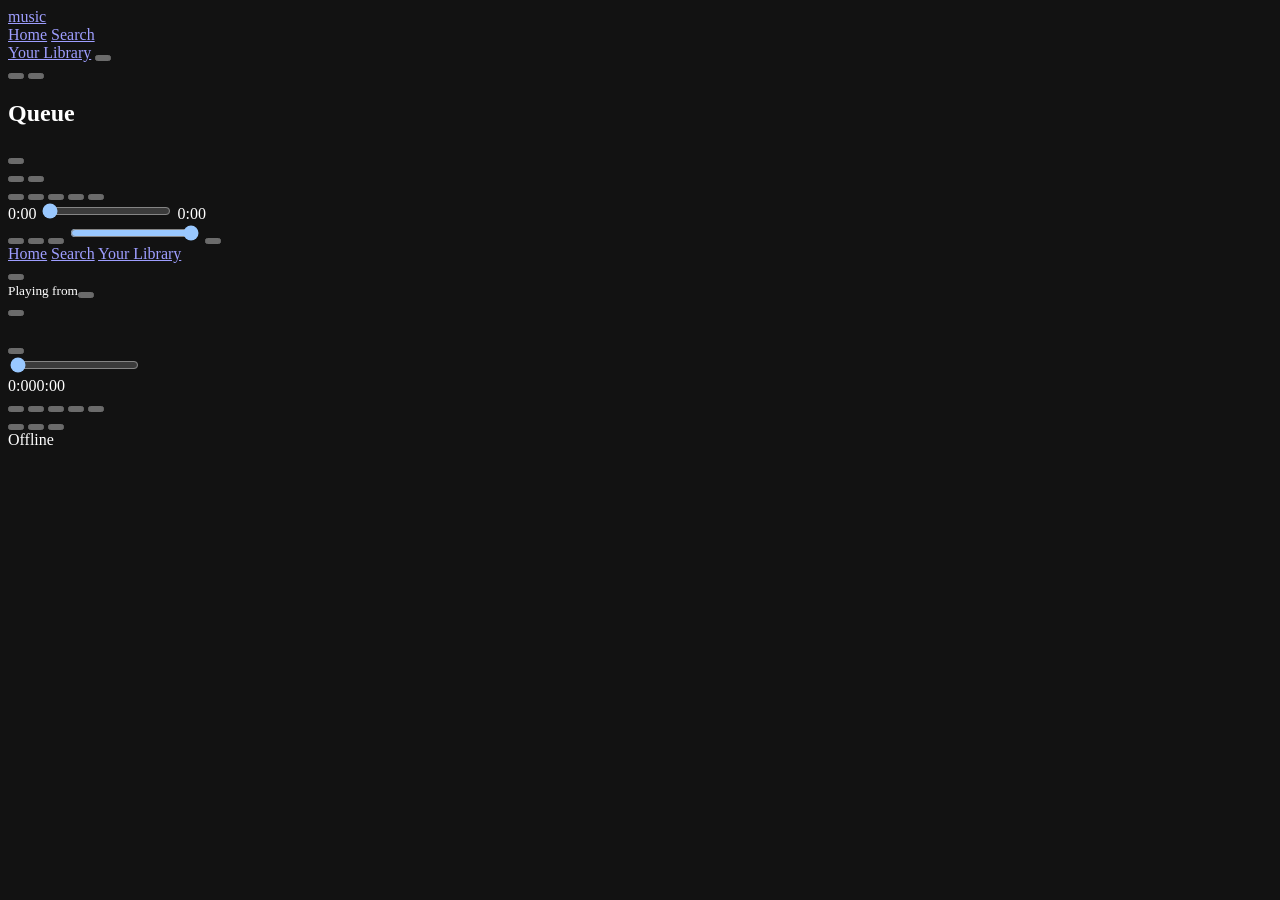
==== web/index.html @ 7a82354f "music: ad-free music player for desktop and mobile YouTube Music metadata via ytmusicapi, audio via " ====
<!doctype html>
<html lang="en">
<head>
  <meta charset="utf-8">
  <meta name="viewport" content="width=device-width, initial-scale=1, viewport-fit=cover">
  <meta name="theme-color" content="#000000">
  <meta name="color-scheme" content="dark">
  <meta name="mobile-web-app-capable" content="yes">
  <meta name="apple-mobile-web-app-capable" content="yes">
  <meta name="apple-mobile-web-app-status-bar-style" content="black-translucent">
  <meta name="apple-mobile-web-app-title" content="music">
  <meta name="description" content="music — ad-free music player">
  <title>music</title>
  <link rel="manifest" href="/manifest.webmanifest">
  <link rel="icon" href="/icons/icon.svg" type="image/svg+xml">
  <link rel="apple-touch-icon" href="/icons/apple-touch-icon.png">
  <link rel="preconnect" href="https://lh3.googleusercontent.com" crossorigin>
  <link rel="preconnect" href="https://yt3.googleusercontent.com" crossorigin>
  <link rel="preconnect" href="https://i.ytimg.com" crossorigin>
  <link rel="stylesheet" href="/css/app.css">
  <link rel="modulepreload" href="/js/main.js">
  <link rel="modulepreload" href="/js/ui.js">
  <link rel="modulepreload" href="/js/state.js">
  <link rel="modulepreload" href="/js/player.js">
  <link rel="modulepreload" href="/js/views.js">
</head>
<body class="root" data-tab="home">
  <div id="app">
    <aside class="sidebar">
      <div class="side-box">
        <a class="logo" href="#/"><img src="/icons/icon.svg" alt="">music</a>
        <nav class="side-nav">
          <a href="#/" data-tab="home"><i data-icon="home"></i><span>Home</span></a>
          <a href="#/search" data-tab="search"><i data-icon="search"></i><span>Search</span></a>
        </nav>
      </div>
      <div class="side-box side-lib-box">
        <div class="side-lib-head">
          <a href="#/library" data-tab="library"><i data-icon="library"></i><span>Your Library</span></a>
          <button id="side-create" class="icon-btn" aria-label="Create playlist" title="Create playlist"><i data-icon="plus"></i></button>
        </div>
        <div id="side-lib" class="side-lib"></div>
      </div>
    </aside>

    <main id="main">
      <div id="topbar">
        <button class="nav-btn" onclick="history.back()" aria-label="Back"><i data-icon="back"></i></button>
        <button class="nav-btn desk" onclick="history.forward()" aria-label="Forward"><i data-icon="fwd"></i></button>
        <span id="topbar-title"></span>
      </div>
      <div id="view"></div>
    </main>

    <aside id="queue" aria-label="Queue">
      <div class="queue-head"><h2>Queue</h2><button id="queue-close" class="icon-btn" aria-label="Close"><i data-icon="x"></i></button></div>
      <div id="queue-body" class="queue-body"></div>
    </aside>

    <footer id="player">
      <div class="pb-left">
        <div id="pb-art" class="pb-art" title="Now playing"></div>
        <div class="pb-text">
          <div id="pb-title" class="pb-title"></div>
          <div id="pb-artist" class="pb-artist"></div>
        </div>
        <button class="icon-btn pb-like" data-pl="like" aria-label="Like"></button>
        <button class="icon-btn mini-toggle" data-pl="toggle" aria-label="Play"></button>
      </div>
      <div class="pb-center">
        <div class="pb-controls">
          <button class="icon-btn sm mode" data-pl="shuffle" aria-label="Shuffle" title="Shuffle"><i data-icon="shuffle"></i></button>
          <button class="icon-btn" data-pl="prev" aria-label="Previous" title="Previous"><i data-icon="prev"></i></button>
          <button class="btn-toggle" data-pl="toggle" aria-label="Play"></button>
          <button class="icon-btn" data-pl="next" aria-label="Next" title="Next"><i data-icon="next"></i></button>
          <button class="icon-btn sm mode" data-pl="repeat" aria-label="Repeat" title="Repeat"></button>
        </div>
        <div class="pb-progress">
          <span data-pl="cur">0:00</span>
          <input type="range" class="seek" min="0" max="1000" value="0" step="1" aria-label="Seek">
          <span data-pl="dur">0:00</span>
        </div>
      </div>
      <div class="pb-right">
        <button class="icon-btn sm" data-pl="lyrics" aria-label="Lyrics" title="Lyrics"><i data-icon="lyrics"></i></button>
        <button class="icon-btn sm" data-pl="queue" aria-label="Queue" title="Queue (Q)"><i data-icon="queue"></i></button>
        <button class="icon-btn sm" id="mute" aria-label="Mute"></button>
        <input type="range" id="volume" class="range" min="0" max="100" value="100" aria-label="Volume">
        <button class="icon-btn sm" data-pl="open" aria-label="Now playing view" title="Now playing"><i data-icon="expand"></i></button>
      </div>
      <div class="mini-progress"><i id="mini-progress"></i></div>
    </footer>
  </div>

  <nav class="tabbar">
    <a href="#/" data-tab="home"><i data-icon="home"></i><span>Home</span></a>
    <a href="#/search" data-tab="search"><i data-icon="search"></i><span>Search</span></a>
    <a href="#/library" data-tab="library"><i data-icon="library"></i><span>Your Library</span></a>
  </nav>

  <section id="now" aria-label="Now playing">
    <div id="np-bg" class="np-bg"></div>
    <div class="np-inner">
      <header class="np-head">
        <button class="icon-btn" data-pl="close" aria-label="Close"><i data-icon="down"></i></button>
        <div class="np-head-text"><small>Playing from</small><button id="np-context" class="np-context"></button></div>
        <button class="icon-btn" data-pl="more" aria-label="More"><i data-icon="more"></i></button>
      </header>
      <div class="np-stage">
        <div id="np-art" class="np-art"></div>
        <div id="np-lyrics" class="np-lyrics"></div>
      </div>
      <div class="np-bottom">
        <div class="np-meta">
          <div class="np-text"><h2 id="np-title"></h2><div id="np-artist" class="np-artist"></div></div>
          <button class="icon-btn lg" data-pl="like" aria-label="Like"></button>
        </div>
        <div class="np-progress">
          <input type="range" class="seek" min="0" max="1000" value="0" step="1" aria-label="Seek">
          <div class="np-times"><span data-pl="cur">0:00</span><span data-pl="dur">0:00</span></div>
        </div>
        <div class="np-controls">
          <button class="icon-btn mode" data-pl="shuffle" aria-label="Shuffle"><i data-icon="shuffle"></i></button>
          <button class="icon-btn xl" data-pl="prev" aria-label="Previous"><i data-icon="prev"></i></button>
          <button class="btn-toggle big" data-pl="toggle" aria-label="Play"></button>
          <button class="icon-btn xl" data-pl="next" aria-label="Next"><i data-icon="next"></i></button>
          <button class="icon-btn mode" data-pl="repeat" aria-label="Repeat"></button>
        </div>
        <div class="np-actions">
          <button class="icon-btn" id="np-dl" data-pl="dl" aria-label="Download"></button>
          <button class="icon-btn" data-pl="lyrics" aria-label="Lyrics"><i data-icon="lyrics"></i></button>
          <button class="icon-btn" data-pl="queue" aria-label="Queue"><i data-icon="queue"></i></button>
        </div>
      </div>
    </div>
  </section>

  <div id="toast" role="status" aria-live="polite"></div>
  <div class="offline-pill">Offline</div>
  <audio id="audio" preload="auto" playsinline></audio>
  <script type="module" src="/js/main.js"></script>
</body>
</html>
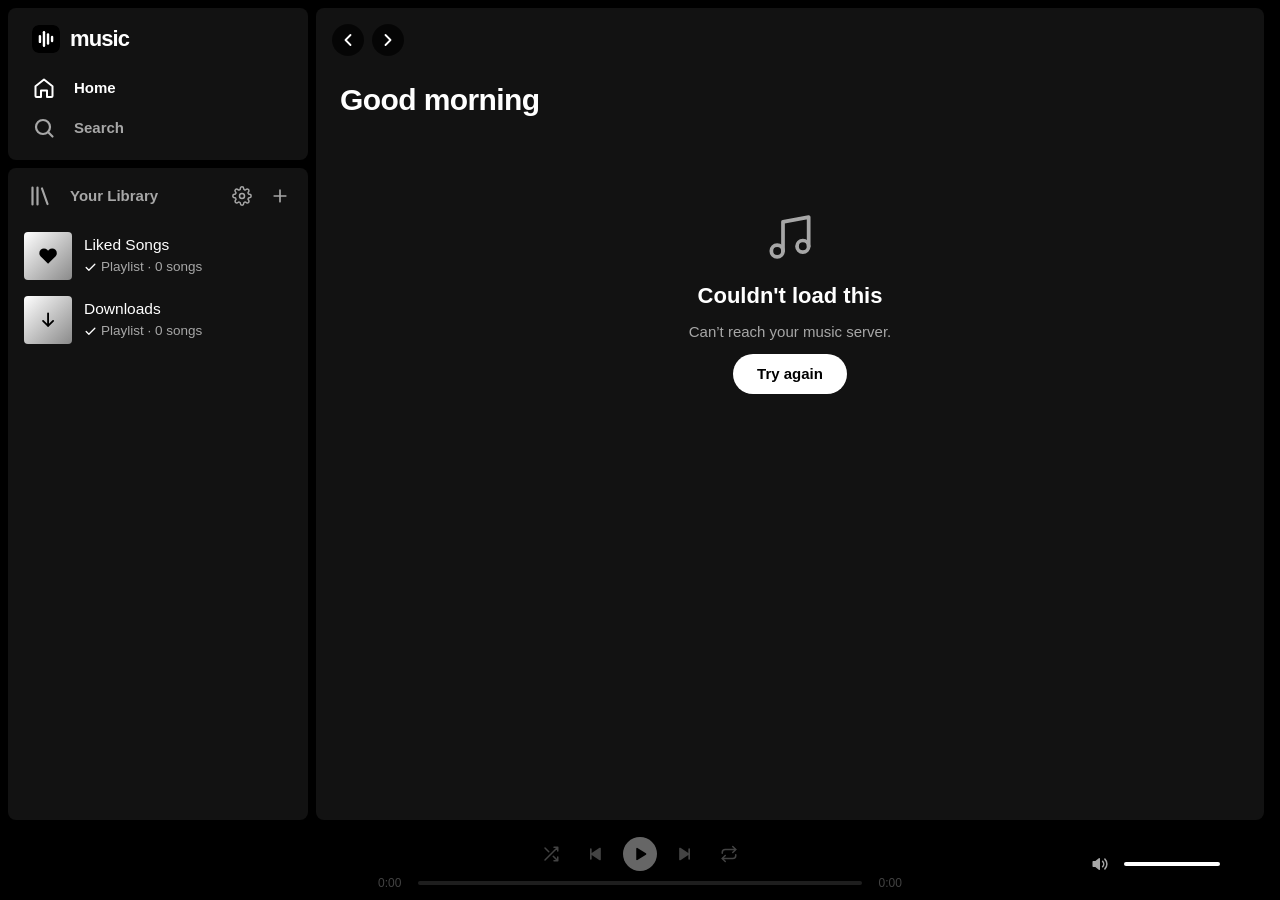
==== commit f141633a: "Album art everywhere; GitHub Pages deployment - Load artwork through the server with an on-disk cach" ====
--- a/web/index.html
+++ b/web/index.html
@@ -11,24 +11,24 @@
   <meta name="apple-mobile-web-app-title" content="music">
   <meta name="description" content="music — ad-free music player">
   <title>music</title>
-  <link rel="manifest" href="/manifest.webmanifest">
-  <link rel="icon" href="/icons/icon.svg" type="image/svg+xml">
-  <link rel="apple-touch-icon" href="/icons/apple-touch-icon.png">
+  <link rel="manifest" href="manifest.webmanifest">
+  <link rel="icon" href="icons/icon.svg" type="image/svg+xml">
+  <link rel="apple-touch-icon" href="icons/apple-touch-icon.png">
   <link rel="preconnect" href="https://lh3.googleusercontent.com" crossorigin>
   <link rel="preconnect" href="https://yt3.googleusercontent.com" crossorigin>
   <link rel="preconnect" href="https://i.ytimg.com" crossorigin>
-  <link rel="stylesheet" href="/css/app.css">
-  <link rel="modulepreload" href="/js/main.js">
-  <link rel="modulepreload" href="/js/ui.js">
-  <link rel="modulepreload" href="/js/state.js">
-  <link rel="modulepreload" href="/js/player.js">
-  <link rel="modulepreload" href="/js/views.js">
+  <link rel="stylesheet" href="css/app.css">
+  <link rel="modulepreload" href="js/main.js">
+  <link rel="modulepreload" href="js/ui.js">
+  <link rel="modulepreload" href="js/state.js">
+  <link rel="modulepreload" href="js/player.js">
+  <link rel="modulepreload" href="js/views.js">
 </head>
 <body class="root" data-tab="home">
   <div id="app">
     <aside class="sidebar">
       <div class="side-box">
-        <a class="logo" href="#/"><img src="/icons/icon.svg" alt="">music</a>
+        <a class="logo" href="#/"><img src="icons/icon.svg" alt="">music</a>
         <nav class="side-nav">
           <a href="#/" data-tab="home"><i data-icon="home"></i><span>Home</span></a>
           <a href="#/search" data-tab="search"><i data-icon="search"></i><span>Search</span></a>
@@ -37,7 +37,10 @@
       <div class="side-box side-lib-box">
         <div class="side-lib-head">
           <a href="#/library" data-tab="library"><i data-icon="library"></i><span>Your Library</span></a>
-          <button id="side-create" class="icon-btn" aria-label="Create playlist" title="Create playlist"><i data-icon="plus"></i></button>
+          <span class="side-lib-btns">
+            <a class="icon-btn" href="#/settings" aria-label="Settings" title="Settings"><i data-icon="settings"></i></a>
+            <button id="side-create" class="icon-btn" aria-label="Create playlist" title="Create playlist"><i data-icon="plus"></i></button>
+          </span>
         </div>
         <div id="side-lib" class="side-lib"></div>
       </div>
@@ -138,6 +141,6 @@
   <div id="toast" role="status" aria-live="polite"></div>
   <div class="offline-pill">Offline</div>
   <audio id="audio" preload="auto" playsinline></audio>
-  <script type="module" src="/js/main.js"></script>
+  <script type="module" src="js/main.js"></script>
 </body>
 </html>
--- a/web/css/app.css
+++ b/web/css/app.css
@@ -0,0 +1,732 @@
+/* music — black & white, minimal */
+
+:root {
+  --bg: #000;
+  --surface: #121212;
+  --surface-2: #1a1a1a;
+  --surface-3: #242424;
+  --hover: rgba(255, 255, 255, .07);
+  --active: rgba(255, 255, 255, .12);
+  --line: #2a2a2a;
+  --text: #fff;
+  --text-2: #a7a7a7;
+  --text-3: #6f6f6f;
+  --track: #4d4d4d;
+  --radius: 8px;
+  --pb-h: 72px;
+  --tab-h: 58px;
+  --safe-t: env(safe-area-inset-top, 0px);
+  --safe-b: env(safe-area-inset-bottom, 0px);
+  --ease: cubic-bezier(.2, .8, .2, 1);
+  font-family: -apple-system, BlinkMacSystemFont, "SF Pro Text", "Inter", "Segoe UI", Roboto, "Helvetica Neue", Arial, sans-serif;
+  font-size: 15px;
+  color-scheme: dark;
+}
+
+* { box-sizing: border-box; }
+html, body { height: 100%; margin: 0; background: var(--bg); color: var(--text); overscroll-behavior: none; }
+body { overflow: hidden; -webkit-font-smoothing: antialiased; -webkit-tap-highlight-color: transparent; line-height: 1.35; }
+a { color: inherit; text-decoration: none; }
+a:hover { text-decoration: underline; }
+button { font: inherit; color: inherit; background: none; border: 0; padding: 0; cursor: pointer; }
+h1, h2, h3, p { margin: 0; }
+svg { width: 24px; height: 24px; display: block; flex: none; }
+img { display: block; }
+[hidden] { display: none !important; }
+.muted { color: var(--text-2); }
+.small { font-size: 13px; }
+::selection { background: #fff; color: #000; }
+:focus-visible { outline: 2px solid #fff; outline-offset: 2px; border-radius: 4px; }
+::-webkit-scrollbar { width: 12px; height: 12px; }
+::-webkit-scrollbar-thumb { background: rgba(255, 255, 255, .18); border: 3px solid transparent; background-clip: padding-box; border-radius: 10px; }
+::-webkit-scrollbar-thumb:hover { background-color: rgba(255, 255, 255, .3); }
+::-webkit-scrollbar-track { background: transparent; }
+
+/* ---------- layout (desktop) ---------- */
+
+#app {
+  height: 100vh; height: 100dvh;
+  display: grid;
+  grid-template-columns: 300px minmax(0, 1fr) auto;
+  grid-template-rows: minmax(0, 1fr) var(--pb-h);
+  gap: 8px;
+  padding: 8px 8px 0;
+}
+.sidebar { grid-column: 1; grid-row: 1; display: flex; flex-direction: column; gap: 8px; min-height: 0; }
+.side-box { background: var(--surface); border-radius: var(--radius); padding: 12px; }
+.logo { display: flex; align-items: center; gap: 10px; font-weight: 800; font-size: 22px; letter-spacing: -.04em; padding: 4px 12px 14px; }
+.logo img { width: 28px; height: 28px; border-radius: 7px; }
+.logo:hover { text-decoration: none; }
+.side-nav a, .side-lib-head a {
+  display: flex; align-items: center; gap: 18px; padding: 8px 12px; font-weight: 700; color: var(--text-2);
+  transition: color .15s;
+}
+.side-nav a:hover, .side-lib-head a:hover { color: var(--text); text-decoration: none; }
+.side-nav a.active, .side-lib-head a.active { color: var(--text); }
+.side-lib-box { flex: 1; display: flex; flex-direction: column; min-height: 0; padding: 8px 4px 8px 8px; }
+.side-lib-head { display: flex; align-items: center; justify-content: space-between; padding: 0 4px 8px 0; }
+.side-lib { overflow-y: auto; flex: 1; padding-right: 4px; }
+
+#main {
+  grid-column: 2; grid-row: 1; background: var(--surface); border-radius: var(--radius);
+  overflow-y: auto; overflow-x: hidden; position: relative; min-height: 0; scroll-behavior: auto;
+}
+#view { min-height: 100%; }
+
+#topbar {
+  position: sticky; top: 0; z-index: 5; height: 64px; margin-bottom: -64px;
+  display: flex; align-items: center; gap: 8px; padding: 0 16px; pointer-events: none;
+  transition: background-color .25s;
+}
+#topbar > * { pointer-events: auto; }
+#topbar.scrolled { background: rgba(18, 18, 18, .92); backdrop-filter: blur(20px); -webkit-backdrop-filter: blur(20px); }
+#topbar-title { font-weight: 700; font-size: 20px; opacity: 0; transition: opacity .2s; white-space: nowrap; overflow: hidden; text-overflow: ellipsis; margin-left: 8px; }
+#topbar.scrolled #topbar-title { opacity: 1; }
+.nav-btn { width: 32px; height: 32px; border-radius: 50%; background: rgba(0, 0, 0, .7); display: grid; place-items: center; }
+.nav-btn svg { width: 20px; height: 20px; }
+
+/* ---------- generic controls ---------- */
+
+.icon-btn {
+  width: 40px; height: 40px; display: inline-grid; place-items: center; color: var(--text-2);
+  border-radius: 50%; transition: color .15s, transform .1s; position: relative; flex: none;
+}
+.icon-btn:hover { color: var(--text); }
+.icon-btn:active { transform: scale(.94); }
+.icon-btn.sm svg { width: 18px; height: 18px; }
+.icon-btn.lg svg { width: 30px; height: 30px; }
+.icon-btn.xl svg { width: 30px; height: 30px; }
+.icon-btn.xl { width: 56px; height: 56px; color: var(--text); }
+.icon-btn.on { color: var(--text); }
+.icon-btn.mode.on::after, [data-pl="queue"].on::after, [data-pl="lyrics"].on::after {
+  content: ""; position: absolute; bottom: 1px; left: 50%; width: 4px; height: 4px; margin-left: -2px; border-radius: 50%; background: var(--text);
+}
+.btn {
+  display: inline-flex; align-items: center; justify-content: center; gap: 8px; height: 40px; padding: 0 24px;
+  border-radius: 999px; background: #fff; color: #000; font-weight: 700; transition: transform .1s, background .15s;
+}
+.btn:hover { text-decoration: none; transform: scale(1.03); }
+.btn-ghost { background: transparent; color: var(--text); }
+.btn-outline { background: transparent; color: var(--text); border: 1px solid var(--text-3); height: 32px; padding: 0 16px; font-size: 14px; }
+.btn-outline:hover { border-color: #fff; }
+.btn-play {
+  width: 56px; height: 56px; border-radius: 50%; background: #fff; color: #000; display: grid; place-items: center;
+  transition: transform .1s; flex: none;
+}
+.btn-play:hover { transform: scale(1.05); }
+.btn-play svg { width: 26px; height: 26px; margin-left: 2px; }
+.link-btn { color: var(--text-2); font-weight: 700; font-size: 14px; padding: 12px 0; }
+.link-btn:hover { color: var(--text); }
+.chip {
+  display: inline-flex; align-items: center; gap: 6px; height: 32px; padding: 0 14px; border-radius: 999px;
+  background: var(--surface-3); font-size: 14px; white-space: nowrap; transition: background .15s;
+}
+.chip svg { width: 16px; height: 16px; }
+.chip:hover { background: #2f2f2f; }
+.chip.on { background: #fff; color: #000; }
+.chips { display: flex; gap: 8px; flex-wrap: wrap; }
+.input {
+  width: 100%; height: 44px; border-radius: 6px; border: 1px solid var(--line); background: var(--surface-3);
+  color: var(--text); padding: 0 12px; font: inherit; outline: none;
+}
+.input:focus { border-color: #fff; }
+
+input[type="range"] {
+  -webkit-appearance: none; appearance: none; background: transparent; width: 100%; height: 16px; margin: 0;
+  cursor: pointer; --p: 0%; touch-action: none;
+}
+input[type="range"]::-webkit-slider-runnable-track {
+  height: 4px; border-radius: 2px; background: linear-gradient(to right, var(--text) var(--p), var(--track) var(--p));
+}
+input[type="range"]::-moz-range-track { height: 4px; border-radius: 2px; background: var(--track); }
+input[type="range"]::-moz-range-progress { height: 4px; border-radius: 2px; background: var(--text); }
+input[type="range"]::-webkit-slider-thumb {
+  -webkit-appearance: none; width: 12px; height: 12px; border-radius: 50%; background: #fff; margin-top: -4px;
+  opacity: 0; transition: opacity .1s; box-shadow: 0 2px 4px rgba(0, 0, 0, .5);
+}
+input[type="range"]::-moz-range-thumb { width: 12px; height: 12px; border: 0; border-radius: 50%; background: #fff; opacity: 0; }
+input[type="range"]:hover::-webkit-slider-thumb, input[type="range"]:active::-webkit-slider-thumb { opacity: 1; }
+input[type="range"]:hover::-moz-range-thumb { opacity: 1; }
+
+/* ---------- art ---------- */
+
+.art { width: 100%; aspect-ratio: 1; object-fit: cover; border-radius: 4px; background: var(--surface-3); }
+.art.round { border-radius: 50%; }
+.art.ph { display: grid; place-items: center; color: var(--text-3); }
+.art.ph svg { width: 40%; height: 40%; }
+.mosaic { display: grid; grid-template-columns: 1fr 1fr; overflow: hidden; }
+.mosaic img { width: 100%; height: 100%; object-fit: cover; }
+.liked-art {
+  display: grid; place-items: center; color: #000;
+  background: linear-gradient(135deg, #fff 0%, #8a8a8a 100%);
+}
+.liked-art svg { width: 42%; height: 42%; }
+
+/* ---------- pages ---------- */
+
+.page { padding: 72px 24px 32px; }
+.page.detail { padding-top: 0; }
+.greet { font-size: 30px; font-weight: 800; letter-spacing: -.02em; margin: 0 0 20px; }
+.section-title { font-size: 22px; font-weight: 800; letter-spacing: -.01em; margin: 0 0 14px; }
+.page section { margin-bottom: 32px; }
+
+.quick { display: grid; grid-template-columns: repeat(auto-fill, minmax(260px, 1fr)); gap: 8px; margin-bottom: 36px; }
+.quick-item {
+  display: flex; align-items: center; gap: 12px; height: 60px; background: rgba(255, 255, 255, .08);
+  border-radius: 4px; overflow: hidden; font-weight: 700; cursor: pointer; position: relative; transition: background .2s; padding-right: 56px;
+}
+.quick-item:hover { background: rgba(255, 255, 255, .16); }
+.quick-item .art { width: 60px; height: 60px; flex: none; border-radius: 0; }
+.quick-item span { overflow: hidden; text-overflow: ellipsis; display: -webkit-box; -webkit-line-clamp: 2; -webkit-box-orient: vertical; font-size: 14px; }
+.quick-play {
+  position: absolute; right: 10px; width: 38px; height: 38px; border-radius: 50%; background: #fff; color: #000;
+  display: grid; place-items: center; opacity: 0; transform: translateY(4px); transition: all .2s var(--ease); box-shadow: 0 8px 16px rgba(0, 0, 0, .4);
+}
+.quick-play svg { width: 18px; height: 18px; margin-left: 2px; }
+.quick-item:hover .quick-play { opacity: 1; transform: none; }
+
+.shelf-head { display: flex; align-items: baseline; justify-content: space-between; margin-bottom: 10px; }
+.shelf-head h2 { font-size: 22px; font-weight: 800; letter-spacing: -.01em; }
+.shelf-more { color: var(--text-2); font-size: 14px; font-weight: 700; }
+.shelf-row {
+  display: grid; grid-auto-flow: column; grid-auto-columns: 180px; gap: 4px; overflow-x: auto; overflow-y: hidden;
+  margin: 0 -12px; padding: 0 0 8px; scroll-snap-type: x proximity; scrollbar-width: none;
+}
+.shelf-row::-webkit-scrollbar { display: none; }
+.card { padding: 12px; border-radius: 8px; cursor: pointer; transition: background .2s; scroll-snap-align: start; min-width: 0; }
+.card:hover { background: var(--hover); }
+.card-art { position: relative; margin-bottom: 10px; }
+.card-art .art { box-shadow: 0 8px 24px rgba(0, 0, 0, .5); }
+.card-play {
+  position: absolute; right: 8px; bottom: 8px; width: 46px; height: 46px; border-radius: 50%; background: #fff; color: #000;
+  display: grid; place-items: center; opacity: 0; transform: translateY(8px); transition: all .25s var(--ease);
+  box-shadow: 0 8px 16px rgba(0, 0, 0, .45);
+}
+.card-play svg { width: 22px; height: 22px; margin-left: 2px; }
+.card:hover .card-play, .top-result:hover .card-play { opacity: 1; transform: none; }
+.card-play:hover { transform: scale(1.06) !important; }
+.card-title { font-weight: 700; font-size: 15px; white-space: nowrap; overflow: hidden; text-overflow: ellipsis; }
+.card-sub { color: var(--text-2); font-size: 13.5px; margin-top: 4px; overflow: hidden; text-overflow: ellipsis; display: -webkit-box; -webkit-line-clamp: 2; -webkit-box-orient: vertical; }
+.card-round .card-title, .card-round .card-sub { text-align: left; }
+
+/* ---------- track rows ---------- */
+
+.tracks { margin: 0 -8px; }
+.tracks-head, .tr {
+  display: grid; align-items: center; column-gap: 16px;
+  grid-template-columns: 40px minmax(0, 5fr) minmax(0, 3fr) 32px 48px 32px;
+}
+.tracks:not(.numbered) .tracks-head, .tracks:not(.numbered) .tr { grid-template-columns: 48px minmax(0, 5fr) minmax(0, 3fr) 32px 48px 32px; }
+.tracks-head {
+  height: 36px; padding: 0 16px; color: var(--text-2); font-size: 13px; border-bottom: 1px solid var(--line); margin-bottom: 8px;
+}
+.tracks-head svg { width: 16px; height: 16px; }
+.tracks-head > :first-child { text-align: center; }
+.tracks:not(.numbered) .tracks-head > :first-child { visibility: hidden; }
+.tracks.compact .tracks-head, .popular + .tracks-head { display: none; }
+.tracks.compact .tr { grid-template-columns: 48px minmax(0, 1fr) 0 32px 48px 32px; column-gap: 12px; }
+.tracks.compact .tr-album { display: none; }
+.tr {
+  min-height: 56px; padding: 4px 16px; border-radius: 4px; cursor: pointer; user-select: none; -webkit-user-select: none;
+  transition: background .1s;
+}
+.tr:hover, .tr:focus-visible { background: var(--hover); }
+.tr:active { background: var(--active); }
+.tr-num { position: relative; text-align: center; color: var(--text-2); font-variant-numeric: tabular-nums; height: 24px; display: grid; place-items: center; }
+.tr-numplay { position: absolute; inset: 0; display: none; place-items: center; color: var(--text); pointer-events: none; }
+.tr-numplay svg { width: 16px; height: 16px; }
+@media (hover: hover) {
+  .tr:hover .tr-num > span, .tr:hover .tr-num > .eq { display: none; }
+  .tr:hover .tr-numplay { display: grid; }
+}
+.tr-art { position: relative; width: 48px; height: 48px; }
+.tr-art .art { width: 48px; height: 48px; }
+.tr-art-eq { position: absolute; inset: 0; background: rgba(0, 0, 0, .55); border-radius: 4px; display: grid; place-items: center; }
+.tr-main { min-width: 0; }
+.tr-title { font-size: 15.5px; white-space: nowrap; overflow: hidden; text-overflow: ellipsis; }
+.tr.playing .tr-title { font-weight: 700; }
+.tr-sub { display: flex; align-items: center; gap: 6px; color: var(--text-2); font-size: 13.5px; white-space: nowrap; overflow: hidden; text-overflow: ellipsis; margin-top: 2px; }
+.tr-sub a, .tr-album a { color: var(--text-2); }
+.tr:hover .tr-sub a, .tr:hover .tr-album a { color: var(--text); }
+.tr-sub a:hover, .tr-album a:hover { text-decoration: underline; }
+.tr-album { color: var(--text-2); font-size: 14px; white-space: nowrap; overflow: hidden; text-overflow: ellipsis; }
+.tr-dur { color: var(--text-2); font-size: 14px; text-align: right; font-variant-numeric: tabular-nums; }
+.tr-like, .tr-more { width: 32px; height: 32px; display: grid; place-items: center; color: var(--text-2); opacity: 0; }
+.tr-like svg { width: 18px; height: 18px; }
+.tr-more svg { width: 20px; height: 20px; }
+.tr-like.on { opacity: 1; color: var(--text); }
+.tr:hover .tr-like, .tr:hover .tr-more, .tr:focus-within .tr-more { opacity: 1; }
+.tr-like:hover, .tr-more:hover { color: var(--text); }
+.tr-dl { display: inline-flex; color: var(--text); }
+.tr-dl svg { width: 14px; height: 14px; }
+.badge-e {
+  display: inline-grid; place-items: center; height: 16px; min-width: 16px; padding: 0 3px; border-radius: 2px;
+  background: var(--text-2); color: #000; font-size: 10px; font-weight: 800; flex: none;
+}
+.tracks.with-art .tr { grid-template-columns: 32px 48px minmax(0, 5fr) minmax(0, 3fr) 32px 48px 32px !important; }
+.popular .tr.extra { display: none; }
+.popular.show-all .tr.extra { display: grid; }
+
+/* equalizer animation for the playing row */
+.eq { display: inline-flex; align-items: flex-end; gap: 2px; height: 14px; }
+.eq i { width: 3px; background: var(--text); height: 30%; border-radius: 1px; }
+body.is-playing .eq i { animation: eq 0.9s ease-in-out infinite; }
+.eq i:nth-child(2) { animation-delay: -.3s !important; height: 70%; }
+.eq i:nth-child(3) { animation-delay: -.6s !important; height: 50%; }
+@keyframes eq { 0%, 100% { height: 25%; } 50% { height: 100%; } }
+.spin { animation: spin 1s linear infinite; }
+@keyframes spin { to { transform: rotate(360deg); } }
+
+/* ---------- hero headers ---------- */
+
+.hero {
+  display: flex; align-items: flex-end; gap: 24px; padding: 88px 24px 24px; margin: 0 -24px;
+  background: linear-gradient(180deg, #3a3a3a 0%, #1e1e1e 70%, var(--surface) 100%);
+}
+.hero-cover { width: 232px; flex: none; }
+.hero-cover .art { box-shadow: 0 8px 40px rgba(0, 0, 0, .6); }
+.hero-cover.round .art { border-radius: 50%; }
+.hero-info { min-width: 0; }
+.hero-type { font-size: 14px; font-weight: 600; }
+.hero-title {
+  font-size: clamp(32px, 6vw, 84px); font-weight: 900; letter-spacing: -.04em; line-height: 1.02; margin: 6px 0 12px;
+  overflow: hidden; display: -webkit-box; -webkit-line-clamp: 3; -webkit-box-orient: vertical; word-break: break-word;
+}
+.hero-title.long { font-size: clamp(28px, 4vw, 52px); }
+.hero-desc { color: var(--text-2); font-size: 14px; margin-bottom: 8px; display: -webkit-box; -webkit-line-clamp: 2; -webkit-box-orient: vertical; overflow: hidden; }
+.hero-meta { font-size: 14px; color: var(--text-2); }
+.hero-meta b { color: var(--text); }
+.dot { margin: 0 4px; }
+
+.actions { display: flex; align-items: center; gap: 16px; padding: 24px 0; }
+.actions .icon-btn { width: 44px; height: 44px; }
+.actions .icon-btn svg { width: 28px; height: 28px; }
+.actions .icon-btn.lg svg { width: 32px; height: 32px; }
+
+.artist-hero {
+  position: relative; height: clamp(280px, 40vh, 420px); margin: 0 -24px; display: flex; align-items: flex-end;
+  padding: 24px; overflow: hidden; background: var(--surface-3);
+}
+.artist-bg { position: absolute; inset: 0; width: 100%; height: 100%; object-fit: cover; object-position: center 25%; }
+.artist-hero::after { content: ""; position: absolute; inset: 0; background: linear-gradient(180deg, rgba(0, 0, 0, 0) 30%, rgba(0, 0, 0, .75) 100%); }
+.artist-hero-info { position: relative; z-index: 1; }
+.artist-name { font-size: clamp(40px, 8vw, 96px); font-weight: 900; letter-spacing: -.04em; line-height: 1; margin-bottom: 12px; }
+.artist-hero .hero-meta { color: var(--text); }
+.about p { color: var(--text-2); max-width: 720px; white-space: pre-line; display: -webkit-box; -webkit-line-clamp: 6; -webkit-box-orient: vertical; overflow: hidden; }
+
+/* ---------- search ---------- */
+
+.searchbar {
+  position: sticky; top: 12px; z-index: 6; display: flex; align-items: center; gap: 10px; height: 48px;
+  max-width: 480px; padding: 0 12px 0 14px; border-radius: 999px; background: var(--surface-3); margin: -52px 0 28px 80px;
+  border: 2px solid transparent; transition: border-color .15s, background .15s;
+}
+.searchbar:focus-within { border-color: #fff; background: #2a2a2a; }
+.searchbar svg { color: var(--text-2); width: 22px; height: 22px; }
+.searchbar input { flex: 1; min-width: 0; background: none; border: 0; outline: none; color: var(--text); font: inherit; font-size: 16px; height: 100%; }
+.searchbar input::-webkit-search-cancel-button { display: none; }
+.searchbar-clear svg { width: 20px; height: 20px; }
+.results-top { display: grid; grid-template-columns: minmax(280px, 2fr) 3fr; gap: 24px; margin-bottom: 32px; }
+.results-top section { margin: 0; }
+.top-result {
+  position: relative; background: var(--surface-2); border-radius: 8px; padding: 20px; cursor: pointer; transition: background .2s;
+  height: calc(100% - 40px); min-height: 220px;
+}
+.top-result:hover { background: #222; }
+.top-result .art { width: 96px; height: 96px; box-shadow: 0 8px 24px rgba(0, 0, 0, .5); margin-bottom: 20px; }
+.top-title { font-size: 30px; font-weight: 800; letter-spacing: -.02em; white-space: nowrap; overflow: hidden; text-overflow: ellipsis; }
+.top-sub { color: var(--text-2); font-size: 14px; margin-top: 4px; }
+.top-result .card-play { right: 20px; bottom: 20px; width: 52px; height: 52px; }
+.recent-q { display: flex; flex-wrap: wrap; gap: 8px; }
+
+/* ---------- library ---------- */
+
+.lib-head { display: flex; align-items: center; justify-content: space-between; margin-bottom: 16px; }
+.lib-head h1 { font-size: 28px; font-weight: 800; letter-spacing: -.02em; }
+.library-page .chips { margin-bottom: 16px; }
+.lib-list { margin: 0 -8px; }
+.lib-row { display: flex; align-items: center; gap: 12px; padding: 8px; border-radius: 6px; transition: background .15s; }
+@media (hover: hover) { .lib-row:hover { background: var(--hover); } }
+.lib-row:hover { text-decoration: none; }
+.lib-row:active { background: var(--active); }
+.lib-row.active { background: var(--active); }
+.lib-cover { width: 56px; height: 56px; flex: none; }
+.lib-cover .art { width: 56px; height: 56px; }
+.side-lib .lib-cover, .side-lib .lib-cover .art { width: 48px; height: 48px; }
+.lib-text { min-width: 0; }
+.lib-title { font-size: 15.5px; white-space: nowrap; overflow: hidden; text-overflow: ellipsis; }
+.lib-row.active .lib-title { font-weight: 700; }
+.lib-sub { color: var(--text-2); font-size: 13.5px; display: flex; align-items: center; gap: 4px; white-space: nowrap; overflow: hidden; text-overflow: ellipsis; margin-top: 2px; }
+.pin { color: var(--text); display: inline-flex; }
+.pin svg { width: 13px; height: 13px; }
+
+/* ---------- settings / connect ---------- */
+
+.lib-head-btns, .side-lib-btns { display: flex; align-items: center; }
+.side-lib-btns .icon-btn svg { width: 20px; height: 20px; }
+.connect-page { max-width: 520px; margin: 0 auto; padding-top: 12vh; text-align: center; }
+.connect-logo { width: 72px; height: 72px; border-radius: 16px; margin: 0 auto 24px; }
+.connect-page h1 { font-size: 28px; font-weight: 800; letter-spacing: -.02em; margin-bottom: 12px; }
+.connect-page > p { margin-bottom: 24px; }
+.connect-page .server-form { margin: 0 auto; justify-content: center; }
+.connect-page .form-error { text-align: center; }
+code { background: var(--surface-3); padding: 1px 6px; border-radius: 4px; font-size: .9em; }
+.server-form { display: flex; flex-wrap: wrap; gap: 8px; max-width: 520px; margin-top: 12px; }
+.server-form .input { flex: 1 1 260px; }
+.form-error { flex-basis: 100%; color: #fff; background: #2a1a1a; border: 1px solid #5a2a2a; border-radius: 6px; padding: 10px 12px; font-size: 14px; text-align: left; }
+.settings-page section { max-width: 640px; }
+.settings-page .muted { margin-bottom: 8px; }
+.toggle-row { display: flex; align-items: center; justify-content: space-between; gap: 16px; padding: 8px 0; cursor: pointer; }
+.toggle-row input { appearance: none; -webkit-appearance: none; width: 44px; height: 26px; border-radius: 13px; background: var(--track); position: relative; cursor: pointer; flex: none; transition: background .2s; }
+.toggle-row input::after { content: ""; position: absolute; top: 3px; left: 3px; width: 20px; height: 20px; border-radius: 50%; background: #fff; transition: transform .2s; }
+.toggle-row input:checked { background: #fff; }
+.toggle-row input:checked::after { background: #000; transform: translateX(18px); }
+body.connecting #player, body.connecting .tabbar, body.connecting .sidebar, body.connecting #topbar { display: none !important; }
+body.connecting #app { grid-template-columns: 1fr; }
+body.connecting #main { grid-column: 1 / -1; grid-row: 1 / -1; }
+
+/* ---------- downloads ---------- */
+
+.dl-row { display: flex; align-items: center; gap: 12px; padding: 6px 0; }
+.dl-row .art { width: 40px; height: 40px; flex: none; }
+.dl-row .tr-main { flex: 1; }
+.dl-bar { height: 3px; border-radius: 2px; background: var(--track); margin-top: 6px; overflow: hidden; }
+.dl-bar i { display: block; height: 100%; background: #fff; transition: width .4s; }
+
+/* ---------- empty / skeleton ---------- */
+
+.empty { display: flex; flex-direction: column; align-items: center; text-align: center; gap: 12px; padding: 64px 16px; }
+.empty.small { padding: 32px 16px; color: var(--text-2); }
+.empty h2 { font-size: 22px; font-weight: 800; }
+.empty p { color: var(--text-2); max-width: 380px; }
+.empty-icon { width: 64px; height: 64px; display: grid; place-items: center; color: var(--text-2); }
+.empty-icon svg { width: 56px; height: 56px; }
+
+.sk { background: linear-gradient(90deg, #1e1e1e 0%, #2a2a2a 50%, #1e1e1e 100%); background-size: 200% 100%; animation: sk 1.2s ease-in-out infinite; border-radius: 4px; }
+@keyframes sk { from { background-position: 200% 0; } to { background-position: -200% 0; } }
+.sk-page { padding: 88px 24px 0; }
+.sk-hero { display: flex; align-items: flex-end; gap: 24px; margin-bottom: 32px; }
+.sk-cover { width: 232px; height: 232px; flex: none; }
+.sk-lines { flex: 1; display: flex; flex-direction: column; gap: 10px; }
+.sk-h { height: 56px; width: 70%; }
+.sk-l1 { height: 14px; width: 45%; }
+.sk-l2 { height: 12px; width: 25%; }
+.sk-row { display: flex; align-items: center; gap: 12px; padding: 8px 0; }
+.sk-art { width: 48px; height: 48px; flex: none; }
+
+/* ---------- player bar ---------- */
+
+#player {
+  grid-column: 1 / -1; grid-row: 2; display: grid; grid-template-columns: minmax(180px, 1fr) minmax(320px, 1.6fr) minmax(180px, 1fr);
+  align-items: center; gap: 16px; padding: 0 8px; position: relative;
+}
+.pb-left { display: flex; align-items: center; gap: 12px; min-width: 0; }
+.pb-art { width: 56px; height: 56px; flex: none; cursor: pointer; }
+.pb-art .art { width: 56px; height: 56px; }
+.pb-text { min-width: 0; }
+.pb-title { font-size: 14.5px; font-weight: 600; white-space: nowrap; overflow: hidden; }
+.pb-title span { display: inline-block; }
+.pb-title.marquee span { animation: marquee 12s linear 2s infinite; padding-right: 40px; }
+@keyframes marquee { 0%, 10% { transform: translateX(0); } 90%, 100% { transform: translateX(calc(-100% + 160px)); } }
+.pb-artist { font-size: 12.5px; color: var(--text-2); white-space: nowrap; overflow: hidden; text-overflow: ellipsis; margin-top: 2px; }
+.pb-artist a { color: var(--text-2); }
+.pb-artist a:hover { color: var(--text); }
+.pb-like svg { width: 18px; height: 18px; }
+.pb-like.on { color: var(--text); }
+.mini-toggle { display: none; }
+.pb-center { display: flex; flex-direction: column; align-items: center; gap: 4px; min-width: 0; }
+.pb-controls { display: flex; align-items: center; gap: 12px; }
+.pb-controls .icon-btn:not(.sm) svg { width: 20px; height: 20px; }
+.pb-controls .icon-btn { width: 32px; height: 32px; }
+.btn-toggle { width: 34px; height: 34px; border-radius: 50%; background: #fff; color: #000; display: grid; place-items: center; transition: transform .1s; }
+.btn-toggle:hover { transform: scale(1.06); }
+.btn-toggle svg { width: 18px; height: 18px; }
+.btn-toggle.big { width: 68px; height: 68px; }
+.btn-toggle.big svg { width: 30px; height: 30px; }
+.pb-progress { display: flex; align-items: center; gap: 8px; width: 100%; max-width: 640px; font-size: 12px; color: var(--text-2); font-variant-numeric: tabular-nums; }
+.pb-progress span { min-width: 40px; text-align: center; }
+.pb-right { display: flex; align-items: center; justify-content: flex-end; gap: 4px; }
+.pb-right .range { width: 96px; }
+.mini-progress { display: none; }
+body:not(.has-track) .pb-left > *, body:not(.has-track) .pb-right [data-pl] { visibility: hidden; }
+body:not(.has-track) .pb-center { opacity: .4; pointer-events: none; }
+body.buffering .btn-toggle svg { animation: pulse 1s ease-in-out infinite; }
+@keyframes pulse { 50% { opacity: .35; } }
+
+/* ---------- queue panel ---------- */
+
+#queue {
+  grid-column: 3; grid-row: 1; width: 340px; background: var(--surface); border-radius: var(--radius);
+  display: none; flex-direction: column; min-height: 0;
+}
+body.queue-open #queue { display: flex; }
+.queue-head { display: flex; align-items: center; justify-content: space-between; padding: 12px 8px 4px 16px; }
+.queue-head h2 { font-size: 17px; font-weight: 700; }
+.queue-body { overflow-y: auto; padding: 0 8px 16px 16px; flex: 1; }
+.queue-body h3 { font-size: 15px; font-weight: 700; margin: 16px 0 6px; }
+.queue-h { display: flex; align-items: center; justify-content: space-between; }
+.queue-h .link-btn { font-size: 13px; padding: 0; margin-top: 10px; }
+.queue-body .tracks { margin: 0 -8px; }
+.queue-body .tr { grid-template-columns: 48px minmax(0, 1fr) 0 0 0 32px !important; padding: 4px 8px; column-gap: 12px; }
+.queue-body .tr-like, .queue-body .tr-dur { display: none; }
+
+/* ---------- now playing ---------- */
+
+#now {
+  position: fixed; inset: 0; z-index: 50; background: #0b0b0b; overflow: hidden;
+  transform: translateY(100%); visibility: hidden; transition: transform .38s var(--ease), visibility 0s .38s;
+}
+#now.open { transform: none; visibility: visible; transition: transform .38s var(--ease), visibility 0s; }
+.np-bg {
+  position: absolute; inset: -20%; background-size: cover; background-position: center;
+  filter: blur(70px) grayscale(1) brightness(.45); opacity: .9;
+}
+.np-bg::after { content: ""; position: absolute; inset: 0; background: linear-gradient(180deg, rgba(0, 0, 0, .1), rgba(0, 0, 0, .55)); }
+.np-inner {
+  position: relative; height: 100%; display: flex; flex-direction: column; max-width: 560px; margin: 0 auto;
+  padding: calc(var(--safe-t) + 8px) 24px calc(var(--safe-b) + 20px);
+}
+.np-head { display: flex; align-items: center; justify-content: space-between; gap: 8px; height: 56px; flex: none; }
+.np-head .icon-btn { color: var(--text); }
+.np-head-text { text-align: center; min-width: 0; }
+.np-head-text small:has(+ .np-context:empty) { visibility: hidden; }
+.np-head-text small { display: block; font-size: 11px; letter-spacing: .1em; text-transform: uppercase; color: var(--text-2); }
+.np-context { font-weight: 700; font-size: 14px; max-width: 70vw; white-space: nowrap; overflow: hidden; text-overflow: ellipsis; }
+.np-stage { flex: 1; display: flex; align-items: center; justify-content: center; min-height: 0; padding: 16px 0; position: relative; }
+.np-art { width: 100%; max-width: min(100%, 52vh); aspect-ratio: 1; }
+.np-art img, .np-art .art { width: 100%; height: 100%; object-fit: cover; border-radius: 8px; box-shadow: 0 24px 60px rgba(0, 0, 0, .6); }
+.np-lyrics {
+  display: none; position: absolute; inset: 16px 0; overflow-y: auto; font-size: 22px; font-weight: 700; line-height: 1.5;
+  -webkit-mask-image: linear-gradient(transparent, #000 6%, #000 94%, transparent); mask-image: linear-gradient(transparent, #000 6%, #000 94%, transparent);
+  padding: 24px 0;
+}
+.np-lyrics .muted { font-size: 15px; font-weight: 400; }
+.show-lyrics .np-art { visibility: hidden; }
+.show-lyrics .np-lyrics { display: block; }
+.np-bottom { flex: none; }
+.np-meta { display: flex; align-items: center; gap: 12px; margin-bottom: 14px; }
+.np-text { flex: 1; min-width: 0; }
+.np-text h2 { font-size: 24px; font-weight: 800; letter-spacing: -.01em; white-space: nowrap; overflow: hidden; text-overflow: ellipsis; }
+.np-artist { color: var(--text-2); font-size: 16px; margin-top: 2px; white-space: nowrap; overflow: hidden; text-overflow: ellipsis; }
+.np-artist a { color: var(--text-2); }
+.np-meta .icon-btn { color: var(--text); }
+.np-meta .icon-btn svg { width: 28px; height: 28px; }
+.np-progress input[type="range"] { height: 20px; }
+.np-progress input[type="range"]::-webkit-slider-thumb { opacity: 1; }
+.np-progress input[type="range"]::-moz-range-thumb { opacity: 1; }
+.np-times { display: flex; justify-content: space-between; font-size: 12px; color: var(--text-2); font-variant-numeric: tabular-nums; margin-top: 2px; }
+.np-controls { display: flex; align-items: center; justify-content: space-between; margin: 10px 0 14px; }
+.np-controls .icon-btn.mode svg { width: 24px; height: 24px; }
+.np-actions { display: flex; align-items: center; justify-content: space-between; }
+.np-actions .icon-btn svg { width: 22px; height: 22px; }
+
+/* ---------- menus, sheets, dialogs, toast ---------- */
+
+.menu-wrap { position: fixed; inset: 0; z-index: 90; pointer-events: none; }
+.menu {
+  position: fixed; pointer-events: auto; min-width: 230px; max-width: 320px; max-height: 70vh; overflow-y: auto;
+  background: #282828; border-radius: 6px; padding: 4px; box-shadow: 0 16px 40px rgba(0, 0, 0, .6);
+  opacity: 0; transform: scale(.97); transform-origin: top right; transition: opacity .12s, transform .12s;
+}
+.menu-wrap.open .menu { opacity: 1; transform: none; }
+.menu-item {
+  display: flex; align-items: center; gap: 12px; width: 100%; padding: 10px 12px; border-radius: 3px; text-align: left; font-size: 14px;
+  color: #eaeaea;
+}
+.menu-item:hover { background: rgba(255, 255, 255, .1); }
+.menu-item svg { width: 18px; height: 18px; color: var(--text-2); }
+.menu-item > span:not(.mi-art):not(.menu-arrow) { flex: 1; white-space: nowrap; overflow: hidden; text-overflow: ellipsis; }
+.menu-arrow svg { width: 16px; height: 16px; }
+.mi-art { width: 24px; height: 24px; flex: none; }
+.mi-art .art { width: 24px; height: 24px; border-radius: 2px; }
+.mi-art .art.ph svg { width: 60%; height: 60%; }
+.menu-sep { height: 1px; background: rgba(255, 255, 255, .1); margin: 4px 0; }
+
+.sheet-wrap { position: fixed; inset: 0; z-index: 90; }
+.sheet-bg { position: absolute; inset: 0; background: rgba(0, 0, 0, .7); opacity: 0; transition: opacity .25s; }
+.sheet {
+  position: absolute; left: 0; right: 0; bottom: 0; max-height: 85vh; overflow-y: auto; background: #1c1c1c;
+  border-radius: 14px 14px 0 0; padding: 8px 8px calc(var(--safe-b) + 12px); transform: translateY(100%); transition: transform .3s var(--ease);
+}
+.sheet-wrap.open .sheet-bg { opacity: 1; }
+.sheet-wrap.open .sheet { transform: none; }
+.sheet-grab { width: 36px; height: 4px; border-radius: 2px; background: #555; margin: 4px auto 8px; }
+.sheet-head { display: flex; align-items: center; gap: 12px; padding: 10px 12px 14px; border-bottom: 1px solid rgba(255, 255, 255, .08); margin-bottom: 6px; }
+.sheet-head .art { width: 48px; height: 48px; flex: none; }
+.sheet-title { font-weight: 700; white-space: nowrap; overflow: hidden; text-overflow: ellipsis; }
+.sheet-sub { color: var(--text-2); font-size: 13.5px; }
+.sheet .menu-item { padding: 14px 12px; font-size: 16px; gap: 16px; }
+.sheet .menu-item svg { width: 22px; height: 22px; }
+
+.dialog-wrap {
+  position: fixed; inset: 0; z-index: 100; background: rgba(0, 0, 0, .7); display: grid; place-items: center; padding: 16px;
+  opacity: 0; transition: opacity .2s;
+}
+.dialog-wrap.open { opacity: 1; }
+.dialog { width: 100%; max-width: 420px; background: #282828; border-radius: 10px; padding: 24px; box-shadow: 0 24px 60px rgba(0, 0, 0, .6); }
+.dialog h3 { font-size: 22px; font-weight: 800; margin-bottom: 16px; }
+.dialog p { color: var(--text-2); margin-bottom: 8px; }
+.dialog-actions { display: flex; justify-content: flex-end; gap: 8px; margin-top: 20px; }
+
+#toast {
+  position: fixed; left: 50%; bottom: calc(var(--pb-h) + 24px); z-index: 110; transform: translate(-50%, 20px);
+  background: #fff; color: #000; padding: 10px 18px; border-radius: 8px; font-size: 14px; font-weight: 600;
+  opacity: 0; pointer-events: none; transition: all .25s var(--ease); max-width: calc(100vw - 32px); text-align: center;
+  box-shadow: 0 8px 24px rgba(0, 0, 0, .5);
+}
+#toast.show { opacity: 1; transform: translate(-50%, 0); }
+
+.offline-pill {
+  display: none; position: fixed; top: calc(var(--safe-t) + 10px); left: 50%; transform: translateX(-50%); z-index: 40;
+  background: #fff; color: #000; font-size: 12px; font-weight: 700; padding: 4px 12px; border-radius: 999px;
+}
+body.offline .offline-pill { display: block; }
+
+.tabbar { display: none; }
+.desk { }
+
+/* ---------- mid widths ---------- */
+
+@media (max-width: 1100px) {
+  #app { grid-template-columns: 240px minmax(0, 1fr) auto; }
+  #queue { width: 300px; }
+  .results-top { grid-template-columns: 1fr; }
+  .tracks .tr, .tracks .tracks-head { grid-template-columns: 40px minmax(0, 1fr) 0 32px 48px 32px !important; }
+  .tracks:not(.numbered) .tr, .tracks:not(.numbered) .tracks-head { grid-template-columns: 48px minmax(0, 1fr) 0 32px 48px 32px !important; }
+  .tr-album, .tracks-head > :nth-child(3) { display: none; }
+  .tracks.with-art .tr { grid-template-columns: 32px 48px minmax(0, 1fr) 0 32px 48px 32px !important; }
+}
+
+/* ---------- mobile ---------- */
+
+@media (max-width: 760px) {
+  :root { font-size: 15px; }
+  #app { display: block; padding: 0; }
+  .sidebar, .desk, #topbar-title { display: none !important; }
+
+  #main {
+    position: fixed; inset: 0; border-radius: 0; background: var(--bg);
+    padding-bottom: calc(var(--tab-h) + var(--safe-b) + 72px);
+    -webkit-overflow-scrolling: touch;
+  }
+  body.root #topbar { display: none; }
+  #topbar { height: calc(52px + var(--safe-t)); margin-bottom: calc(-52px - var(--safe-t)); padding: var(--safe-t) 12px 0; }
+  #topbar.scrolled { background: rgba(10, 10, 10, .92); }
+  #topbar.scrolled #topbar-title { display: block !important; font-size: 16px; }
+  .nav-btn { background: rgba(0, 0, 0, .5); width: 34px; height: 34px; }
+
+  .page { padding: calc(var(--safe-t) + 20px) 16px 24px; }
+  .page.detail { padding-top: 0; }
+  .greet { font-size: 24px; margin-bottom: 14px; }
+  .section-title, .shelf-head h2 { font-size: 20px; }
+  .quick { grid-template-columns: 1fr 1fr; gap: 8px; margin-bottom: 28px; }
+  .quick-item { height: 56px; padding-right: 8px; gap: 8px; }
+  .quick-item .art { width: 56px; height: 56px; }
+  .quick-item span { font-size: 13px; }
+  .quick-play { display: none; }
+  .shelf-row { grid-auto-columns: 148px; margin: 0 -16px; padding: 0 16px 4px; gap: 12px; scroll-padding: 0 16px; }
+  .card { padding: 0; }
+  .card:hover { background: none; }
+  .card-play { display: none; }
+  .card-sub { font-size: 13px; }
+
+  .hero { flex-direction: column; align-items: stretch; gap: 16px; padding: calc(var(--safe-t) + 60px) 16px 8px; margin: 0 -16px; }
+  .hero-cover { width: min(64vw, 260px); align-self: center; }
+  .hero-type { display: none; }
+  .hero-title { font-size: 26px !important; letter-spacing: -.02em; margin: 0 0 6px; -webkit-line-clamp: 2; }
+  .hero-meta { font-size: 13px; }
+  .actions { padding: 12px 0 16px; gap: 10px; }
+  .actions .btn-play { order: 10; margin-left: auto; width: 52px; height: 52px; }
+  .actions .icon-btn { width: 38px; height: 38px; }
+  .actions .icon-btn svg { width: 24px; height: 24px; }
+  .actions .icon-btn.lg svg { width: 28px; height: 28px; }
+  .artist-hero { margin: 0 -16px; height: 52vh; max-height: 380px; padding: 16px; }
+  .artist-name { font-size: 44px; margin-bottom: 4px; }
+
+  .tracks { margin: 0 -16px; }
+  .tracks-head { display: none; }
+  .tracks .tr, .tracks:not(.numbered) .tr { grid-template-columns: 48px minmax(0, 1fr) 40px !important; column-gap: 12px; padding: 6px 16px; min-height: 60px; border-radius: 0; }
+  .tracks.numbered .tr { grid-template-columns: minmax(0, 1fr) 40px !important; }
+  .tracks.numbered .tr-num { display: none; }
+  .tr-album, .tr-like, .tr-dur { display: none; }
+  .tr-more { opacity: 1; width: 40px; height: 40px; }
+  .tr:hover { background: none; }
+  .tr:active { background: var(--active); }
+  .tr.playing .tr-title { font-weight: 600; }
+  .popular .tr-num { display: grid !important; }
+  .tracks.numbered.with-art .tr { grid-template-columns: 20px 48px minmax(0, 1fr) 40px !important; }
+
+  .searchbar { position: sticky; top: calc(var(--safe-t) + 8px); margin: 0 0 20px; max-width: none; border-radius: 8px; background: #fff; height: 46px; }
+  .searchbar svg { color: #000; }
+  .searchbar input { color: #000; }
+  .searchbar input::placeholder { color: #555; }
+  .searchbar:focus-within { background: #fff; border-color: transparent; }
+  .top-result { min-height: 0; height: auto; padding: 16px; }
+  .top-result .art { width: 80px; height: 80px; margin-bottom: 14px; }
+  .top-title { font-size: 24px; }
+  .top-result .card-play { display: grid; opacity: 1; transform: none; width: 46px; height: 46px; right: 16px; bottom: 16px; }
+
+  /* mini player */
+  #player {
+    position: fixed; left: 8px; right: 8px; bottom: calc(var(--tab-h) + var(--safe-b) + 2px); z-index: 20; height: 58px;
+    display: flex; padding: 0 4px 0 8px; gap: 0; border-radius: 8px; background: #2a2a2a; overflow: hidden;
+    box-shadow: 0 8px 24px rgba(0, 0, 0, .5); transform: translateY(0); transition: transform .3s var(--ease), opacity .3s;
+  }
+  body:not(.has-track) #player { transform: translateY(30px); opacity: 0; pointer-events: none; }
+  .pb-left { flex: 1; gap: 10px; }
+  .pb-art, .pb-art .art { width: 42px; height: 42px; }
+  .pb-title { font-size: 14px; }
+  .pb-title.marquee span { animation: none; }
+  .pb-title { text-overflow: ellipsis; }
+  .pb-artist { font-size: 13px; }
+  .pb-artist a { pointer-events: none; }
+  .pb-center, .pb-right { display: none; }
+  .pb-like { width: 40px; height: 40px; }
+  .pb-like svg { width: 22px; height: 22px; }
+  .mini-toggle { display: grid; color: var(--text); width: 44px; height: 44px; }
+  .mini-toggle svg { width: 24px; height: 24px; }
+  .mini-progress { display: block; position: absolute; left: 8px; right: 8px; bottom: 0; height: 2px; background: rgba(255, 255, 255, .2); border-radius: 1px; overflow: hidden; }
+  .mini-progress i { display: block; height: 100%; background: #fff; transform-origin: left; transform: scaleX(0); }
+
+  .tabbar {
+    display: flex; position: fixed; left: 0; right: 0; bottom: 0; z-index: 19; height: calc(var(--tab-h) + var(--safe-b));
+    padding-bottom: var(--safe-b); background: linear-gradient(180deg, rgba(0, 0, 0, 0) 0%, rgba(0, 0, 0, .9) 35%, #000 100%);
+    padding-top: 6px;
+  }
+  .tabbar a { flex: 1; display: flex; flex-direction: column; align-items: center; justify-content: center; gap: 3px; color: var(--text-2); font-size: 11px; }
+  .tabbar a:hover { text-decoration: none; }
+  .tabbar a.active { color: var(--text); }
+  .tabbar svg { width: 25px; height: 25px; }
+
+  #queue {
+    display: flex !important; position: fixed; inset: 0; z-index: 60; width: auto; border-radius: 0; background: #0b0b0b;
+    transform: translateY(100%); visibility: hidden; transition: transform .35s var(--ease), visibility 0s .35s;
+    padding-top: var(--safe-t);
+  }
+  #queue.open { transform: none; visibility: visible; transition: transform .35s var(--ease), visibility 0s; }
+  .queue-body { padding: 0 16px calc(var(--safe-b) + 24px); }
+
+  #toast { bottom: calc(var(--tab-h) + var(--safe-b) + 72px); }
+  body.now-open #toast { bottom: calc(var(--safe-b) + 24px); }
+
+  .np-inner { padding-left: 20px; padding-right: 20px; }
+  .np-text h2 { font-size: 22px; }
+
+  .lib-head { margin-bottom: 12px; }
+  .lib-head h1 { font-size: 24px; }
+  .lib-cover, .lib-cover .art { width: 64px; height: 64px; }
+}
+
+/* desktop now playing: art left, controls right on wide screens */
+@media (min-width: 1000px) and (min-height: 600px) {
+  .np-inner { max-width: 1100px; display: grid; grid-template-columns: 1fr 1fr; grid-template-rows: auto 1fr; column-gap: 64px; align-items: center; padding: 16px 48px 48px; }
+  .np-head { grid-column: 1 / -1; }
+  .np-stage { height: 100%; }
+  .np-art { max-width: min(100%, 64vh); }
+  .np-text h2 { font-size: 36px; white-space: normal; }
+  .np-artist { font-size: 18px; }
+}
+
+@media (prefers-reduced-motion: reduce) {
+  *, *::before, *::after { animation-duration: .01ms !important; transition-duration: .01ms !important; }
+}
